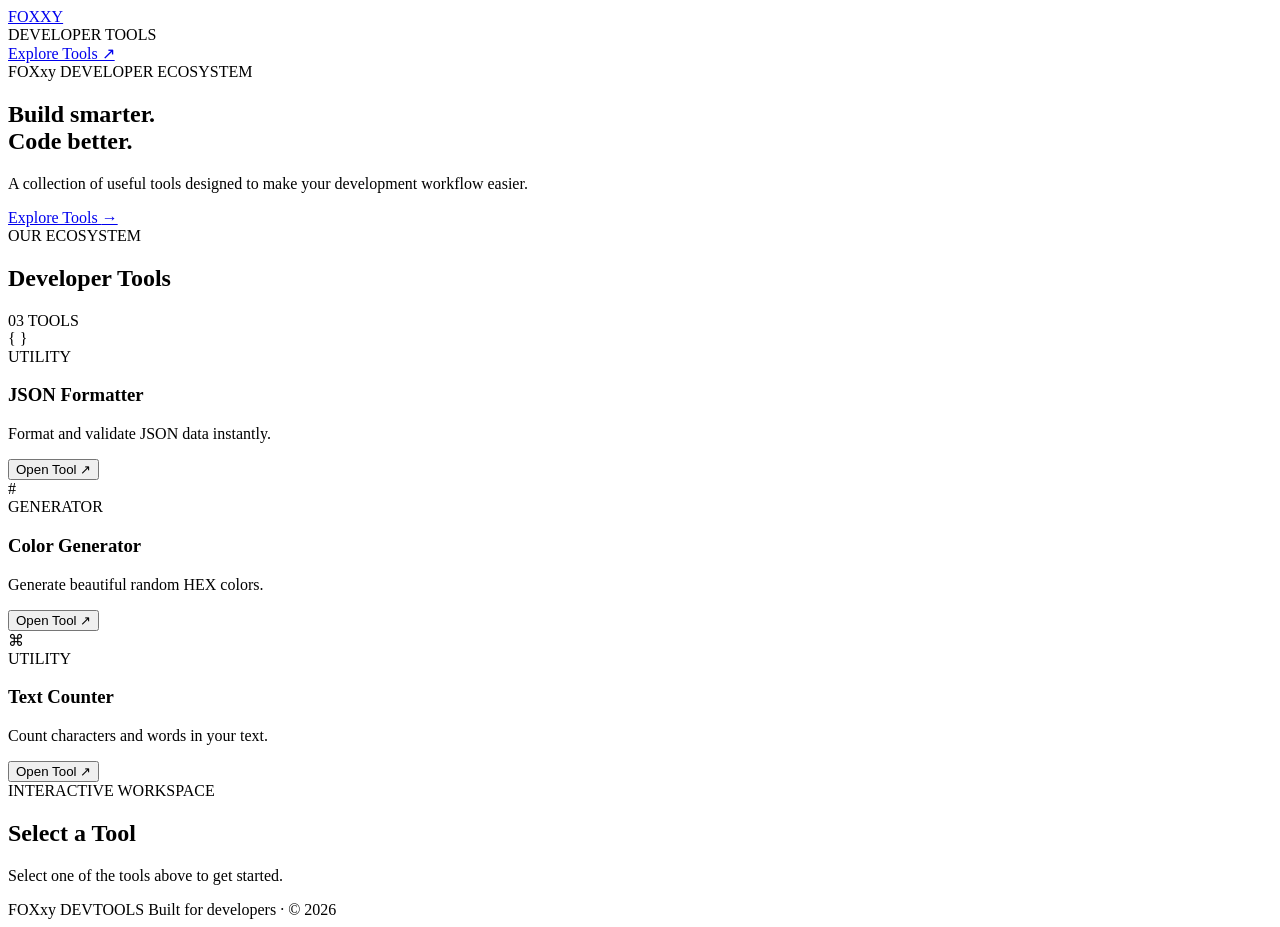
==== index.html @ 24f2838b "Create index.html" ====
<!DOCTYPE html>
<html lang="id">
<head>
    <meta charset="UTF-8">
    <meta name="viewport" content="width=device-width, initial-scale=1.0">
    <meta name="theme-color" content="#08070d">
    <title>Foxxy DevTools</title>
    <link rel="stylesheet" href="style.css">
</head>
<body>

    <header class="navbar">
        <a href="#" class="logo">FOX<span>XY</span></a>
        <div class="nav-label">DEVELOPER TOOLS</div>
        <a href="#tools" class="nav-link">Explore Tools ↗</a>
    </header>

    <main>
        <section class="hero">
            <div class="status">
                <span class="pulse"></span>
                FOXxy DEVELOPER ECOSYSTEM
            </div>

            <h1>Build smarter.<br>
                <span>Code better.</span>
            </h1>

            <p>
                A collection of useful tools designed
                to make your development workflow easier.
            </p>

            <a href="#tools" class="primary-btn">
                Explore Tools <span>→</span>
            </a>
        </section>

        <section class="tools-section" id="tools">
            <div class="section-heading">
                <div>
                    <span class="eyebrow">OUR ECOSYSTEM</span>
                    <h2>Developer Tools</h2>
                </div>
                <span class="counter">03 TOOLS</span>
            </div>

            <div class="tool-grid">
                <article class="tool-card">
                    <div class="tool-icon">{ }</div>
                    <span class="tag">UTILITY</span>
                    <h3>JSON Formatter</h3>
                    <p>Format and validate JSON data instantly.</p>
                    <button onclick="openTool('json')">
                        Open Tool ↗
                    </button>
                </article>

                <article class="tool-card">
                    <div class="tool-icon">#</div>
                    <span class="tag">GENERATOR</span>
                    <h3>Color Generator</h3>
                    <p>Generate beautiful random HEX colors.</p>
                    <button onclick="openTool('color')">
                        Open Tool ↗
                    </button>
                </article>

                <article class="tool-card">
                    <div class="tool-icon">⌘</div>
                    <span class="tag">UTILITY</span>
                    <h3>Text Counter</h3>
                    <p>Count characters and words in your text.</p>
                    <button onclick="openTool('text')">
                        Open Tool ↗
                    </button>
                </article>
            </div>
        </section>

        <section class="workspace" id="workspace">
            <div class="section-heading">
                <div>
                    <span class="eyebrow">INTERACTIVE WORKSPACE</span>
                    <h2 id="tool-title">Select a Tool</h2>
                </div>
            </div>

            <div class="workspace-box" id="tool-content">
                <p>Select one of the tools above to get started.</p>
            </div>
        </section>
    </main>

    <footer>
        FOXxy DEVTOOLS
        <span>Built for developers · © 2026</span>
    </footer>

    <script src="script.js"></script>
</body>
</html>
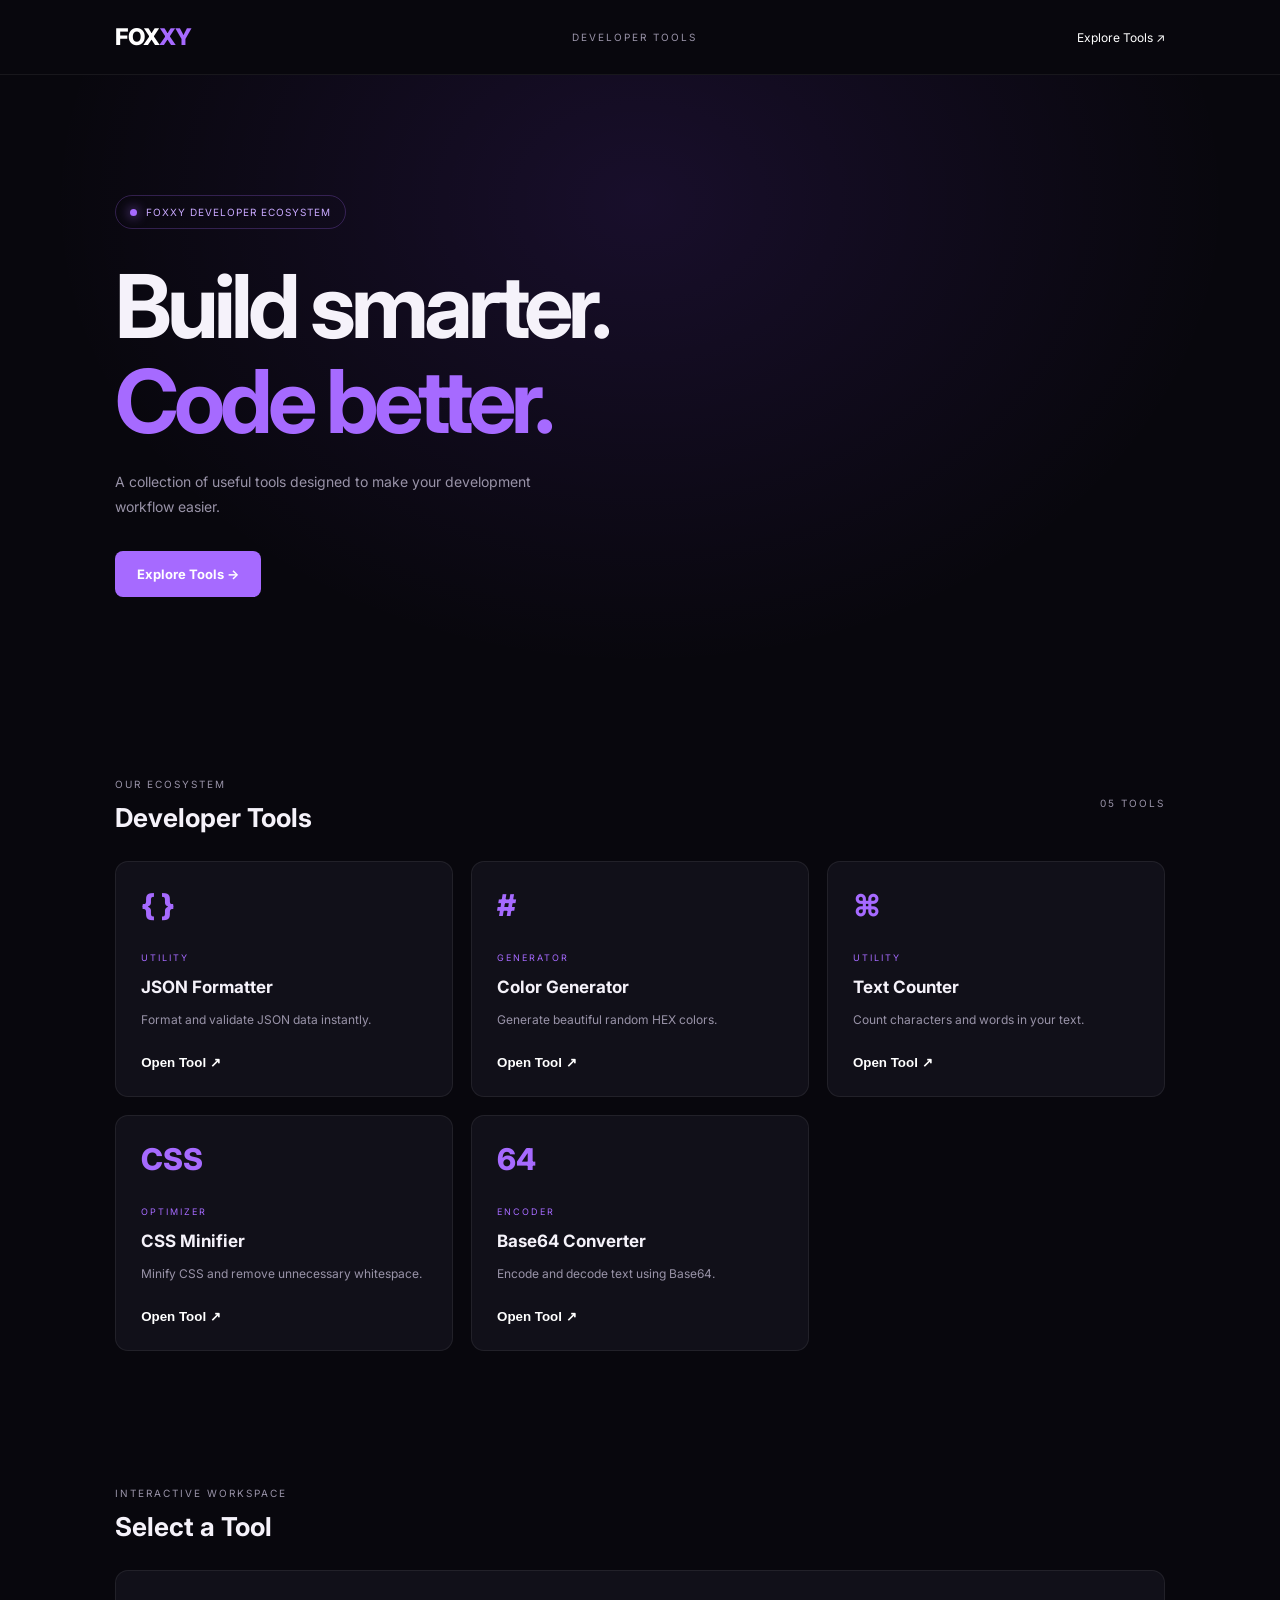
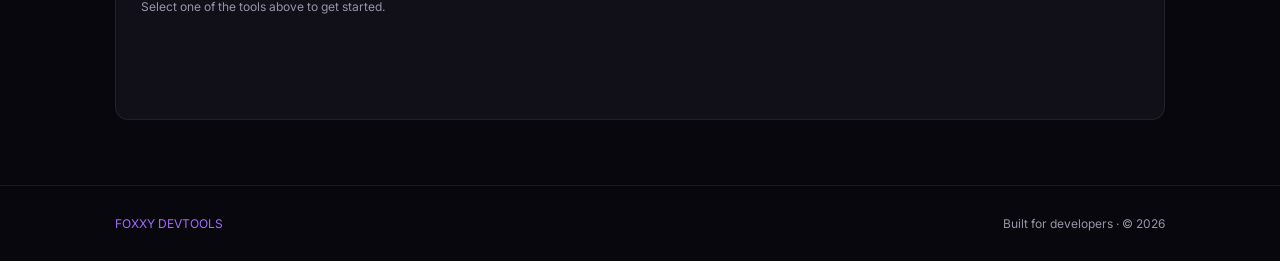
==== commit 7a18f530: "Update index.html" ====
--- a/index.html
+++ b/index.html
@@ -5,6 +5,7 @@
     <meta charset="UTF-8">
     <meta name="viewport" content="width=device-width, initial-scale=1.0">
     <meta name="theme-color" content="#08070d">
+    <meta name="description" content="Foxxy Mini Tools - A collection of useful developer utilities.">
     <title>Foxxy DevTools</title>
     <link rel="stylesheet" href="style.css">
 </head>
@@ -20,7 +21,7 @@
         <section class="hero">
             <div class="status">
                 <span class="pulse"></span>
-                FOXxy DEVELOPER ECOSYSTEM
+                FOXXY DEVELOPER ECOSYSTEM
             </div>
 
             <h1>Build smarter.<br>
@@ -43,10 +44,11 @@
                     <span class="eyebrow">OUR ECOSYSTEM</span>
                     <h2>Developer Tools</h2>
                 </div>
-                <span class="counter">03 TOOLS</span>
+                <span class="counter">05 TOOLS</span>
             </div>
 
             <div class="tool-grid">
+
                 <article class="tool-card">
                     <div class="tool-icon">{ }</div>
                     <span class="tag">UTILITY</span>
@@ -76,6 +78,27 @@
                         Open Tool ↗
                     </button>
                 </article>
+
+                <article class="tool-card">
+                    <div class="tool-icon">CSS</div>
+                    <span class="tag">OPTIMIZER</span>
+                    <h3>CSS Minifier</h3>
+                    <p>Minify CSS and remove unnecessary whitespace.</p>
+                    <button onclick="openTool('css')">
+                        Open Tool ↗
+                    </button>
+                </article>
+
+                <article class="tool-card">
+                    <div class="tool-icon">64</div>
+                    <span class="tag">ENCODER</span>
+                    <h3>Base64 Converter</h3>
+                    <p>Encode and decode text using Base64.</p>
+                    <button onclick="openTool('base64')">
+                        Open Tool ↗
+                    </button>
+                </article>
+
             </div>
         </section>
 
@@ -94,7 +117,7 @@
     </main>
 
     <footer>
-        FOXxy DEVTOOLS
+        FOXXY DEVTOOLS
         <span>Built for developers · © 2026</span>
     </footer>
 
--- a/style.css
+++ b/style.css
@@ -0,0 +1,237 @@
+
+@import url('https://fonts.googleapis.com/css2?family=Inter:wght@400;500;600;700;800&display=swap');
+
+:root {
+    --bg: #08070d;
+    --surface: #111019;
+    --purple: #a66aff;
+    --text: #f5f2fa;
+    --muted: #9993a8;
+}
+
+* {
+    margin: 0;
+    padding: 0;
+    box-sizing: border-box;
+}
+
+html {
+    scroll-behavior: smooth;
+}
+
+body {
+    background: var(--bg);
+    color: var(--text);
+    font-family: 'Inter', sans-serif;
+}
+
+.navbar {
+    height: 75px;
+    padding: 0 9%;
+    display: flex;
+    align-items: center;
+    justify-content: space-between;
+    border-bottom: 1px solid #ffffff10;
+}
+
+.logo {
+    color: white;
+    font-size: 23px;
+    font-weight: 800;
+    text-decoration: none;
+    letter-spacing: -1px;
+}
+
+.logo span, .hero h1 span {
+    color: var(--purple);
+}
+
+.nav-label, .counter, .eyebrow {
+    color: var(--muted);
+    font-size: 10px;
+    letter-spacing: 2px;
+}
+
+.nav-link {
+    color: white;
+    text-decoration: none;
+    font-size: 12px;
+}
+
+.hero {
+    padding: 120px 9% 110px;
+    background: radial-gradient(
+        ellipse at 50% 20%,
+        #8b43ff20,
+        transparent 65%
+    );
+}
+
+.status {
+    display: inline-flex;
+    align-items: center;
+    gap: 9px;
+    padding: 10px 14px;
+    border: 1px solid #a66aff40;
+    border-radius: 30px;
+    color: #c9a9ff;
+    font-size: 10px;
+    letter-spacing: 1px;
+}
+
+.pulse {
+    width: 7px;
+    height: 7px;
+    background: #a66aff;
+    border-radius: 50%;
+    box-shadow: 0 0 12px #a66aff;
+}
+
+.hero h1 {
+    font-size: clamp(48px, 8vw, 88px);
+    line-height: 1.08;
+    letter-spacing: -5px;
+    margin: 30px 0 20px;
+}
+
+.hero p {
+    color: var(--muted);
+    max-width: 440px;
+    line-height: 1.8;
+    font-size: 14px;
+}
+
+.primary-btn {
+    display: inline-block;
+    margin-top: 32px;
+    padding: 15px 22px;
+    border-radius: 8px;
+    background: var(--purple);
+    color: white;
+    text-decoration: none;
+    font-size: 13px;
+    font-weight: 700;
+}
+
+.tools-section, .workspace {
+    padding: 65px 9%;
+}
+
+.section-heading {
+    display: flex;
+    justify-content: space-between;
+    align-items: center;
+    margin-bottom: 28px;
+}
+
+.section-heading h2 {
+    font-size: 26px;
+    margin-top: 10px;
+}
+
+.tool-grid {
+    display: grid;
+    grid-template-columns: repeat(3, 1fr);
+    gap: 18px;
+}
+
+.tool-card, .workspace-box {
+    background: var(--surface);
+    border: 1px solid #ffffff12;
+    border-radius: 13px;
+    padding: 25px;
+    transition: .25s;
+}
+
+.tool-card:hover {
+    border-color: #a66aff80;
+    transform: translateY(-5px);
+}
+
+.tool-icon {
+    color: var(--purple);
+    font-size: 30px;
+    font-weight: 800;
+    margin-bottom: 22px;
+}
+
+.tag {
+    color: var(--purple);
+    font-size: 9px;
+    letter-spacing: 2px;
+}
+
+.tool-card h3 {
+    margin: 12px 0;
+    font-size: 17px;
+}
+
+.tool-card p, .workspace-box p {
+    color: var(--muted);
+    font-size: 12px;
+    line-height: 1.8;
+}
+
+.tool-card button {
+    margin-top: 24px;
+    border: none;
+    background: transparent;
+    color: white;
+    cursor: pointer;
+    font-weight: 600;
+}
+
+.workspace-box {
+    min-height: 150px;
+}
+
+.workspace-box textarea,
+.workspace-box input {
+    width: 100%;
+    margin: 12px 0;
+    padding: 13px;
+    background: #08070d;
+    border: 1px solid #ffffff20;
+    border-radius: 7px;
+    color: white;
+    outline: none;
+}
+
+.workspace-box button {
+    background: var(--purple);
+    color: white;
+    padding: 11px 17px;
+    border: none;
+    border-radius: 6px;
+    cursor: pointer;
+    margin: 5px 0;
+}
+
+#tool-result {
+    white-space: pre-wrap;
+    overflow-wrap: anywhere;
+    margin-top: 15px;
+}
+
+footer {
+    padding: 30px 9%;
+    border-top: 1px solid #ffffff12;
+    color: var(--purple);
+    font-size: 12px;
+    display: flex;
+    justify-content: space-between;
+}
+
+footer span {
+    color: var(--muted);
+}
+
+@media (max-width: 700px) {
+    .navbar { padding: 0 6%; }
+    .nav-label { display: none; }
+    .hero { padding: 90px 7%; }
+    .hero h1 { letter-spacing: -3px; }
+    .tools-section, .workspace { padding: 45px 7%; }
+    .tool-grid { grid-template-columns: 1fr; }
+    footer { padding: 25px 7%; gap: 15px; flex-wrap: wrap; }
+}
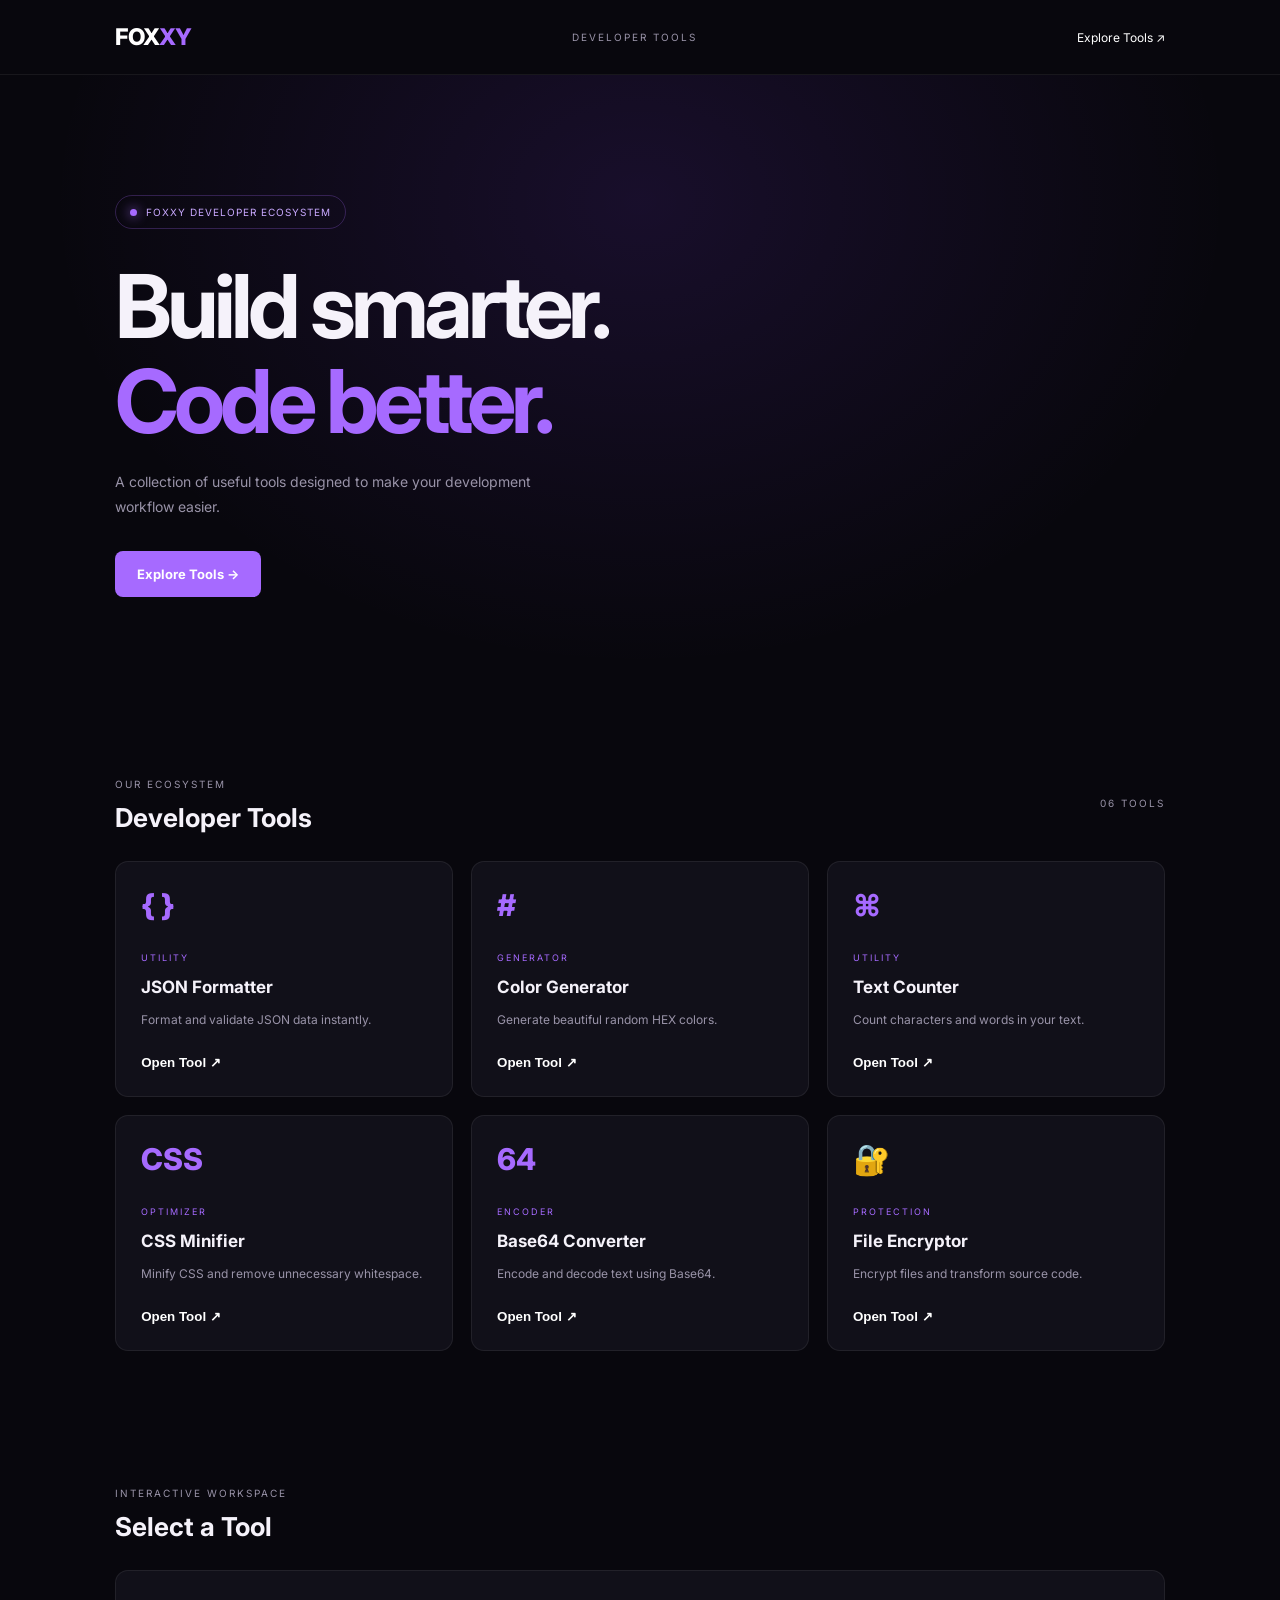
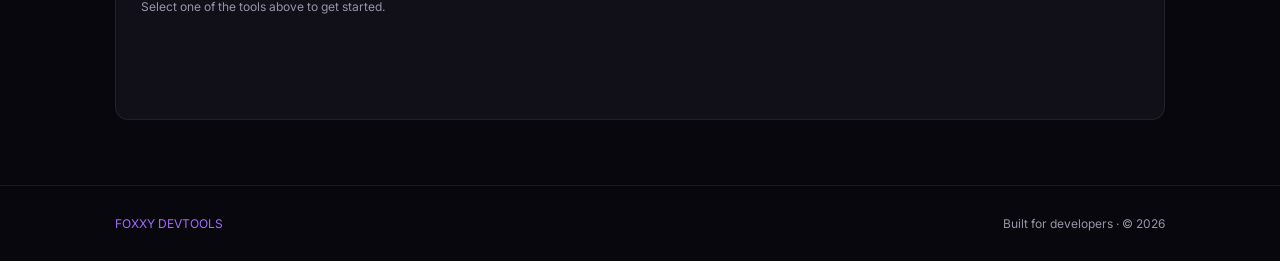
==== commit ccf43478: "Update index.html" ====
--- a/index.html
+++ b/index.html
@@ -1,4 +1,3 @@
-
 <!DOCTYPE html>
 <html lang="id">
 <head>
@@ -44,7 +43,7 @@
                     <span class="eyebrow">OUR ECOSYSTEM</span>
                     <h2>Developer Tools</h2>
                 </div>
-                <span class="counter">05 TOOLS</span>
+                <span class="counter">06 TOOLS</span>
             </div>
 
             <div class="tool-grid">
@@ -54,9 +53,7 @@
                     <span class="tag">UTILITY</span>
                     <h3>JSON Formatter</h3>
                     <p>Format and validate JSON data instantly.</p>
-                    <button onclick="openTool('json')">
-                        Open Tool ↗
-                    </button>
+                    <button onclick="openTool('json')">Open Tool ↗</button>
                 </article>
 
                 <article class="tool-card">
@@ -64,9 +61,7 @@
                     <span class="tag">GENERATOR</span>
                     <h3>Color Generator</h3>
                     <p>Generate beautiful random HEX colors.</p>
-                    <button onclick="openTool('color')">
-                        Open Tool ↗
-                    </button>
+                    <button onclick="openTool('color')">Open Tool ↗</button>
                 </article>
 
                 <article class="tool-card">
@@ -74,9 +69,7 @@
                     <span class="tag">UTILITY</span>
                     <h3>Text Counter</h3>
                     <p>Count characters and words in your text.</p>
-                    <button onclick="openTool('text')">
-                        Open Tool ↗
-                    </button>
+                    <button onclick="openTool('text')">Open Tool ↗</button>
                 </article>
 
                 <article class="tool-card">
@@ -84,9 +77,7 @@
                     <span class="tag">OPTIMIZER</span>
                     <h3>CSS Minifier</h3>
                     <p>Minify CSS and remove unnecessary whitespace.</p>
-                    <button onclick="openTool('css')">
-                        Open Tool ↗
-                    </button>
+                    <button onclick="openTool('css')">Open Tool ↗</button>
                 </article>
 
                 <article class="tool-card">
@@ -94,9 +85,15 @@
                     <span class="tag">ENCODER</span>
                     <h3>Base64 Converter</h3>
                     <p>Encode and decode text using Base64.</p>
-                    <button onclick="openTool('base64')">
-                        Open Tool ↗
-                    </button>
+                    <button onclick="openTool('base64')">Open Tool ↗</button>
+                </article>
+
+                <article class="tool-card">
+                    <div class="tool-icon">🔐</div>
+                    <span class="tag">PROTECTION</span>
+                    <h3>File Encryptor</h3>
+                    <p>Encrypt files and transform source code.</p>
+                    <button onclick="openTool('encryptor')">Open Tool ↗</button>
                 </article>
 
             </div>
